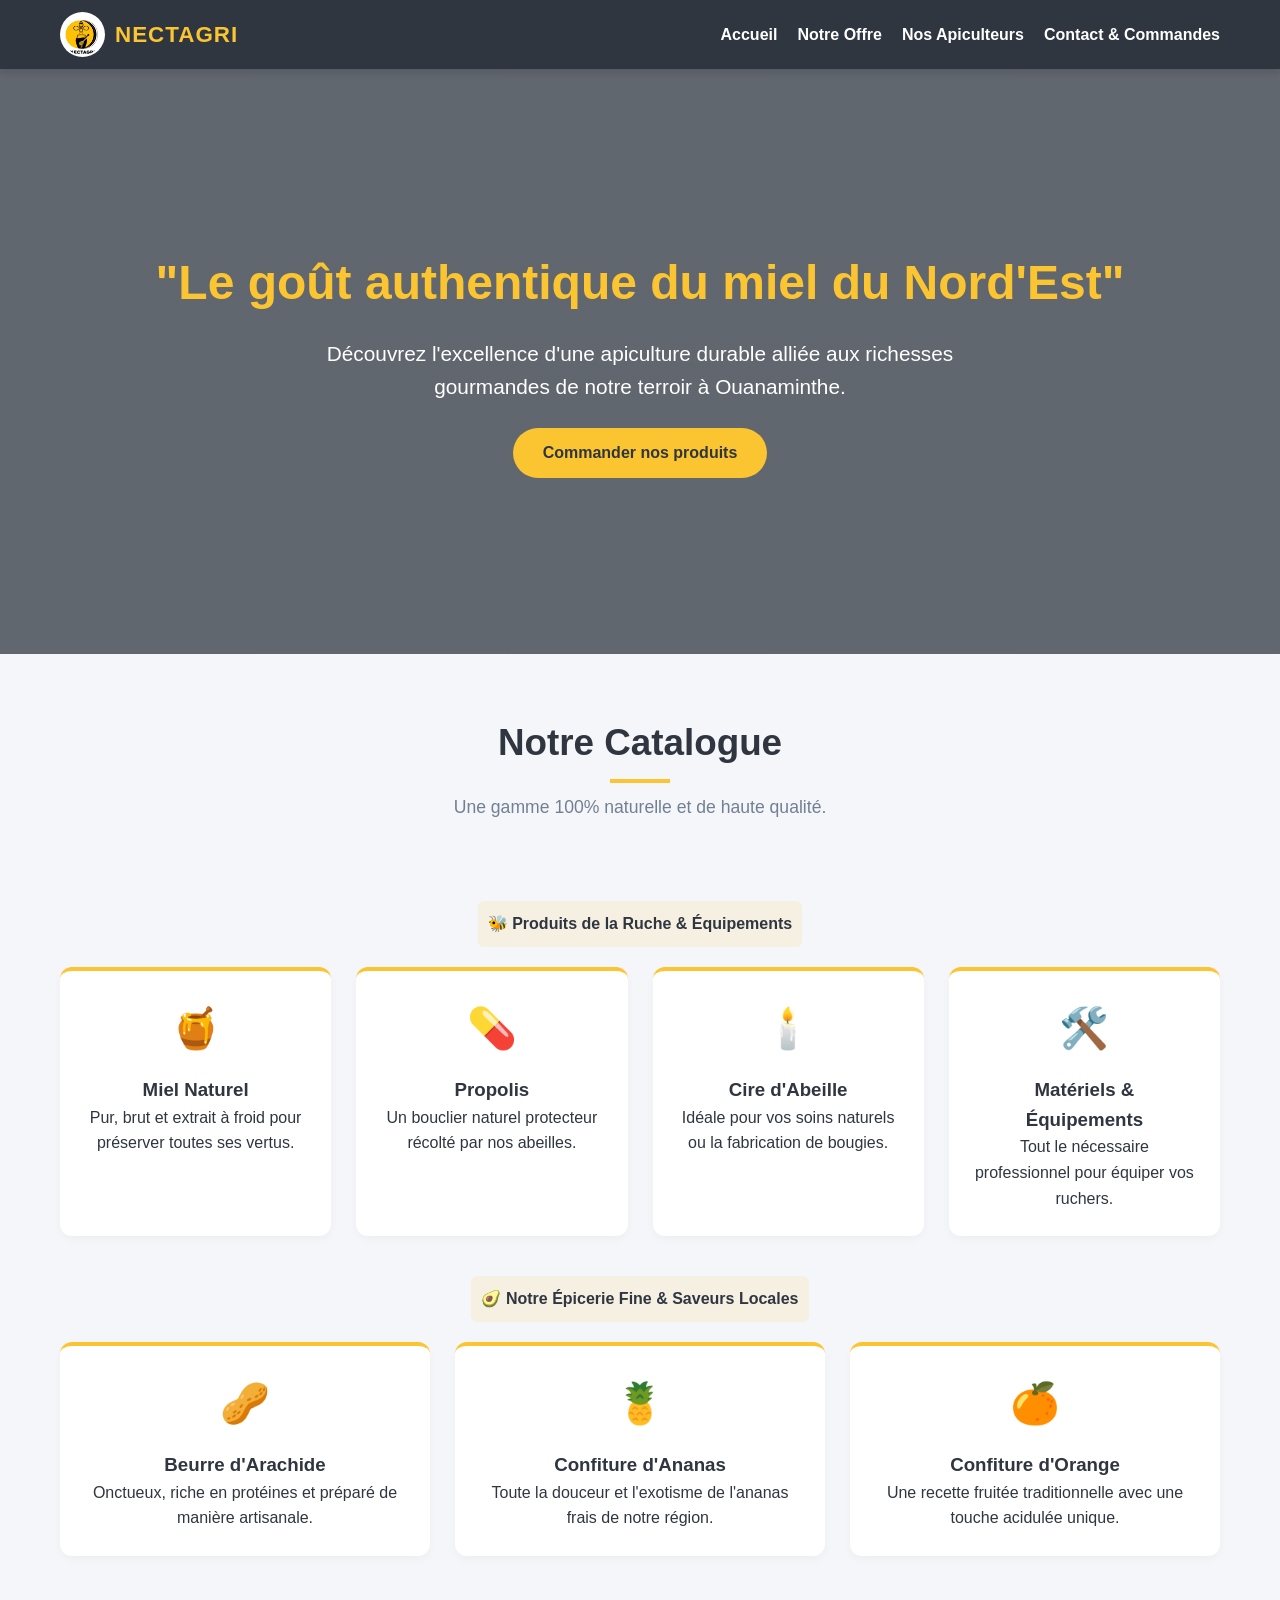
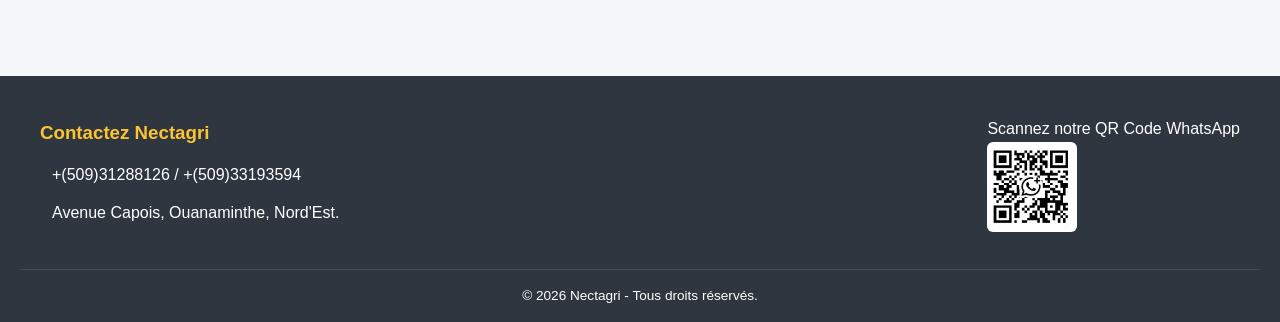
==== index.html @ a60890f5 "premier commit" ====
<!DOCTYPE html>
<html lang="fr">
<head>
    <meta charset="UTF-8">
    <meta name="viewport" content="width=device-width, initial-scale=1.0">
    <title>Nectagri - Le goût authentique du miel du Nord'Est</title>
    <link rel="stylesheet" href="style.css">
    <link rel="stylesheet" href="https://cloudflare.com">
    <style>
        .hero { background: linear-gradient(rgba(47,54,64,0.75), rgba(47,54,64,0.75)), url('fond.jpg') center/cover; height: 65vh; display: flex; justify-content: center; align-items: center; text-align: center; color: var(--blanc); padding: 0 20px; }
        .hero h1 { font-size: 3rem; color: var(--jaune); margin-bottom: 15px; }
        .hero p { font-size: 1.3rem; max-width: 700px; margin: 0 auto 25px auto; }
        .btn-hero { display: inline-block; background: var(--jaune); color: var(--noir); padding: 12px 30px; text-decoration: none; font-weight: bold; border-radius: 25px; transition: transform 0.2s; }
        .btn-hero:hover { transform: scale(1.05); }
        .category-title { background: #fbc5311f; padding: 10px; display: inline-block; border-radius: 6px; font-weight: bold; margin: 40px auto 20px auto; color: var(--noir); }
    </style>
</head>
<body>

    <header>
        <nav class="navbar">
            <div class="logo-container">
                <img src="nectagri.jpeg" alt="Logo" class="site-logo">
                <span class="logo-text">NECTAGRI</span>
            </div>
            <ul class="nav-links">
                <li><a href="index.html">Accueil</a></li>
                <li><a href="index.html#catalogue">Notre Offre</a></li>
                <li><a href="equipe.html">Nos Apiculteurs</a></li>
                <li><a href="contact.html">Contact & Commandes</a></li>
            </ul>
        </nav>
    </header>

    <!-- Zone Marketing / Hero -->
    <section class="hero">
        <div>
            <h1>"Le goût authentique du miel du Nord'Est"</h1>
            <p>Découvrez l'excellence d'une apiculture durable alliée aux richesses gourmandes de notre terroir à Ouanaminthe.</p>
            <a href="contact.html" class="btn-hero">Commander nos produits</a>
        </div>
    </section>

    <!-- Section Catalogue Segmenté -->
    <section id="catalogue" style="padding: 60px 0; text-align: center;">
        <h2>Notre Catalogue</h2>
        <p class="section-subtitle">Une gamme 100% naturelle et de haute qualité.</p>

        <!-- SECTION 1 : PRODUITS DE LA RUCHE & MATÉRIEL -->
        <div class="category-title">🐝 Produits de la Ruche & Équipements</div>
        <div class="grid-container">
            <div class="card"><div class="card-icon">🍯</div><h3>Miel Naturel</h3><p>Pur, brut et extrait à froid pour préserver toutes ses vertus.</p></div>
            <div class="card"><div class="card-icon">💊</div><h3>Propolis</h3><p>Un bouclier naturel protecteur récolté par nos abeilles.</p></div>
            <div class="card"><div class="card-icon">🕯️</div><h3>Cire d'Abeille</h3><p>Idéale pour vos soins naturels ou la fabrication de bougies.</p></div>
            <div class="card"><div class="card-icon">🛠️</div><h3>Matériels & Équipements</h3><p>Tout le nécessaire professionnel pour équiper vos ruchers.</p></div>
        </div>

        <!-- SECTION 2 : ÉPICERIE FINE ET PRODUITS DU TERROIR -->
        <div class="category-title">🥑 Notre Épicerie Fine & Saveurs Locales</div>
        <div class="grid-container">
            <div class="card"><div class="card-icon">🥜</div><h3>Beurre d'Arachide</h3><p>Onctueux, riche en protéines et préparé de manière artisanale.</p></div>
            <div class="card"><div class="card-icon">🍍</div><h3>Confiture d'Ananas</h3><p>Toute la douceur et l'exotisme de l'ananas frais de notre région.</p></div>
            <div class="card"><div class="card-icon">🍊</div><h3>Confiture d'Orange</h3><p>Une recette fruitée traditionnelle avec une touche acidulée unique.</p></div>
        </div>
    </section>

    <footer>
        <div class="footer-container">
            <div class="footer-info">
                <h3>Contactez Nectagri</h3>
                <p class="contact-item"><i class="fa-solid fa-phone"></i> <span>+(509)31288126 / +(509)33193594</span></p>
                <p class="contact-item"><i class="fa-solid fa-location-dot"></i> <span>Avenue Capois, Ouanaminthe, Nord'Est.</span></p>
            </div>
            <div class="footer-qr">
                <p>Scannez notre QR Code WhatsApp</p>
                <img src="scancontact.jpeg" alt="QR Code" class="qr-img">
            </div>
        </div>
        <div class="footer-bottom"><p>&copy; 2026 Nectagri - Tous droits réservés.</p></div>
    </footer>

</body>
</html>
---- style.css ----
/* ---- Charte Graphique Nectagri ---- */
:root {
    --jaune: #fbc531;
    --noir: #2f3640;
    --blanc: #ffffff;
    --gris: #f5f6fa;
    --texte-muted: #718093;
}

* { margin: 0; padding: 0; box-sizing: border-box; font-family: 'Segoe UI', sans-serif; }
body { background-color: var(--gris); color: var(--noir); scroll-behavior: smooth; line-height: 1.6; }
h2 { font-size: 2.3rem; text-align: center; margin-bottom: 10px; position: relative; padding-bottom: 10px; }
h2::after { content: ''; position: absolute; bottom: 0; left: 50%; transform: translateX(-50%); width: 60px; height: 4px; background: var(--jaune); }
.section-subtitle { text-align: center; color: var(--texte-muted); margin-bottom: 40px; font-size: 1.1rem; }

/* ---- Barre de Navigation ---- */
header { background: var(--noir); position: sticky; top: 0; z-index: 1000; box-shadow: 0 4px 6px rgba(0,0,0,0.1); }
.navbar { display: flex; justify-content: space-between; align-items: center; max-width: 1200px; margin: 0 auto; padding: 12px 20px; }
.logo-container { display: flex; align-items: center; gap: 10px; }
.site-logo { height: 45px; width: 45px; border-radius: 50%; background: var(--blanc); padding: 2px; object-fit: contain; }
.logo-text { color: var(--jaune); font-size: 1.4rem; font-weight: bold; letter-spacing: 1px; }
.nav-links { display: flex; list-style: none; gap: 20px; }
.nav-links a { color: var(--blanc); text-decoration: none; font-weight: 600; transition: color 0.2s; }
.nav-links a:hover { color: var(--jaune); }

/* ---- Grilles Globaux & Cartes ---- */
.grid-container { display: grid; grid-template-columns: repeat(auto-fit, minmax(240px, 1fr)); gap: 25px; max-width: 1200px; margin: 0 auto; padding: 0 20px; }
.card { background: var(--blanc); padding: 25px; border-radius: 12px; text-align: center; box-shadow: 0 4px 10px rgba(0,0,0,0.03); border-top: 4px solid var(--jaune); transition: transform 0.3s; }
.card:hover { transform: translateY(-5px); box-shadow: 0 8px 20px rgba(0,0,0,0.08); }
.card-icon { font-size: 2.5rem; margin-bottom: 15px; }

/* ---- Formulaires et Boutons ---- */
.form-container { max-width: 600px; margin: 0 auto; background: var(--blanc); padding: 35px; border-radius: 12px; box-shadow: 0 4px 15px rgba(0,0,0,0.05); }
.form-group { margin-bottom: 18px; text-align: left; }
.form-group label { display: block; margin-bottom: 6px; font-weight: 600; font-size: 0.95rem; }
.form-group input, .form-group textarea, .form-group select { width: 100%; padding: 11px; border: 1px solid #dcdde1; border-radius: 6px; font-size: 1rem; outline: none; }
.form-group input:focus, .form-group textarea:focus { border-color: var(--jaune); }
.btn-submit { width: 100%; background: var(--noir); color: var(--jaune); border: none; padding: 13px; font-size: 1.1rem; font-weight: bold; border-radius: 6px; cursor: pointer; transition: background 0.2s; }
.btn-submit:hover { background: #1e272e; }

/* ---- Pied de page ---- */
footer { background: var(--noir); color: var(--blanc); padding: 40px 20px 15px 20px; margin-top: 60px; }
.footer-container { display: flex; justify-content: space-between; align-items: center; flex-wrap: wrap; max-width: 1200px; margin: 0 auto; gap: 30px; }
.footer-info h3 { color: var(--jaune); margin-bottom: 15px; }
.contact-item { display: flex; align-items: center; gap: 12px; margin-bottom: 12px; }
.contact-item i { color: var(--jaune); }
.qr-img { height: 90px; width: 90px; background: var(--blanc); padding: 4px; border-radius: 6px; }
.footer-bottom { text-align: center; margin-top: 30px; padding-top: 15px; border-top: 1px solid rgba(255,255,255,0.1); font-size: 0.85rem; }

@media (max-width: 768px) { .navbar, .footer-container { flex-direction: column; gap: 15px; text-align: center; } .contact-item { justify-content: center; } }
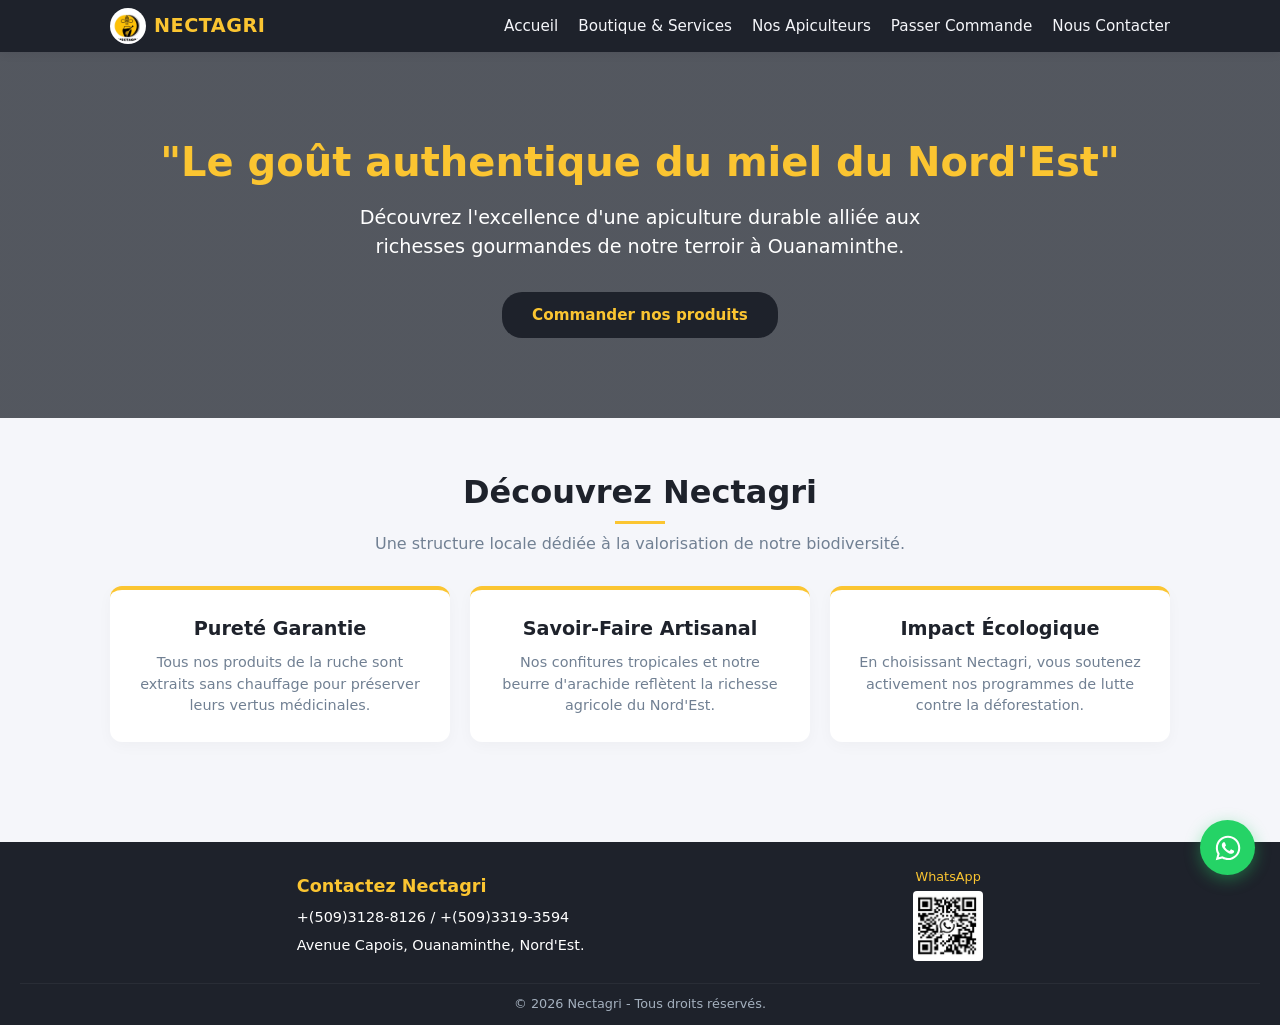
==== commit 20188a85: "update general structure of the website and add new pages for products and commands." ====
--- a/index.html
+++ b/index.html
@@ -5,18 +5,13 @@
     <meta name="viewport" content="width=device-width, initial-scale=1.0">
     <title>Nectagri - Le goût authentique du miel du Nord'Est</title>
     <link rel="stylesheet" href="style.css">
-    <link rel="stylesheet" href="https://cloudflare.com">
     <style>
-        .hero { background: linear-gradient(rgba(47,54,64,0.75), rgba(47,54,64,0.75)), url('fond.jpg') center/cover; height: 65vh; display: flex; justify-content: center; align-items: center; text-align: center; color: var(--blanc); padding: 0 20px; }
-        .hero h1 { font-size: 3rem; color: var(--jaune); margin-bottom: 15px; }
-        .hero p { font-size: 1.3rem; max-width: 700px; margin: 0 auto 25px auto; }
-        .btn-hero { display: inline-block; background: var(--jaune); color: var(--noir); padding: 12px 30px; text-decoration: none; font-weight: bold; border-radius: 25px; transition: transform 0.2s; }
-        .btn-hero:hover { transform: scale(1.05); }
-        .category-title { background: #fbc5311f; padding: 10px; display: inline-block; border-radius: 6px; font-weight: bold; margin: 40px auto 20px auto; color: var(--noir); }
+        .hero { background: linear-gradient(rgba(30,34,43,0.75), rgba(30,34,43,0.75)), url('fond.jpg') center/cover; padding: 80px 20px; display: flex; justify-content: center; align-items: center; text-align: center; color: #fff; }
+        .hero h1 { font-size: 2.5rem; color: var(--jaune-miel); margin-bottom: 12px; }
+        .hero p { font-size: 1.2rem; max-width: 650px; margin: 0 auto 20px auto; }
     </style>
 </head>
 <body>
-
     <header>
         <nav class="navbar">
             <div class="logo-container">
@@ -25,42 +20,29 @@
             </div>
             <ul class="nav-links">
                 <li><a href="index.html">Accueil</a></li>
-                <li><a href="index.html#catalogue">Notre Offre</a></li>
+                <li><a href="produits.html">Boutique & Services</a></li>
                 <li><a href="equipe.html">Nos Apiculteurs</a></li>
-                <li><a href="contact.html">Contact & Commandes</a></li>
+                <li><a href="commandes.html">Passer Commande</a></li>
+                <li><a href="contact.html">Nous Contacter</a></li>
             </ul>
         </nav>
     </header>
 
-    <!-- Zone Marketing / Hero -->
     <section class="hero">
         <div>
             <h1>"Le goût authentique du miel du Nord'Est"</h1>
             <p>Découvrez l'excellence d'une apiculture durable alliée aux richesses gourmandes de notre terroir à Ouanaminthe.</p>
-            <a href="contact.html" class="btn-hero">Commander nos produits</a>
+            <a href="commandes.html" class="btn-submit" style="width:auto; padding:12px 30px; border-radius:20px;">Commander nos produits</a>
         </div>
     </section>
 
-    <!-- Section Catalogue Segmenté -->
-    <section id="catalogue" style="padding: 60px 0; text-align: center;">
-        <h2>Notre Catalogue</h2>
-        <p class="section-subtitle">Une gamme 100% naturelle et de haute qualité.</p>
-
-        <!-- SECTION 1 : PRODUITS DE LA RUCHE & MATÉRIEL -->
-        <div class="category-title">🐝 Produits de la Ruche & Équipements</div>
+    <section style="padding: 50px 0; text-align: center;">
+        <h2>Découvrez Nectagri</h2>
+        <p class="section-subtitle">Une structure locale dédiée à la valorisation de notre biodiversité.</p>
         <div class="grid-container">
-            <div class="card"><div class="card-icon">🍯</div><h3>Miel Naturel</h3><p>Pur, brut et extrait à froid pour préserver toutes ses vertus.</p></div>
-            <div class="card"><div class="card-icon">💊</div><h3>Propolis</h3><p>Un bouclier naturel protecteur récolté par nos abeilles.</p></div>
-            <div class="card"><div class="card-icon">🕯️</div><h3>Cire d'Abeille</h3><p>Idéale pour vos soins naturels ou la fabrication de bougies.</p></div>
-            <div class="card"><div class="card-icon">🛠️</div><h3>Matériels & Équipements</h3><p>Tout le nécessaire professionnel pour équiper vos ruchers.</p></div>
-        </div>
-
-        <!-- SECTION 2 : ÉPICERIE FINE ET PRODUITS DU TERROIR -->
-        <div class="category-title">🥑 Notre Épicerie Fine & Saveurs Locales</div>
-        <div class="grid-container">
-            <div class="card"><div class="card-icon">🥜</div><h3>Beurre d'Arachide</h3><p>Onctueux, riche en protéines et préparé de manière artisanale.</p></div>
-            <div class="card"><div class="card-icon">🍍</div><h3>Confiture d'Ananas</h3><p>Toute la douceur et l'exotisme de l'ananas frais de notre région.</p></div>
-            <div class="card"><div class="card-icon">🍊</div><h3>Confiture d'Orange</h3><p>Une recette fruitée traditionnelle avec une touche acidulée unique.</p></div>
+            <div class="card"><h3>Pureté Garantie</h3><p>Tous nos produits de la ruche sont extraits sans chauffage pour préserver leurs vertus médicinales.</p></div>
+            <div class="card"><h3>Savoir-Faire Artisanal</h3><p>Nos confitures tropicales et notre beurre d'arachide reflètent la richesse agricole du Nord'Est.</p></div>
+            <div class="card"><h3>Impact Écologique</h3><p>En choisissant Nectagri, vous soutenez activement nos programmes de lutte contre la déforestation.</p></div>
         </div>
     </section>
 
@@ -68,16 +50,16 @@
         <div class="footer-container">
             <div class="footer-info">
                 <h3>Contactez Nectagri</h3>
-                <p class="contact-item"><i class="fa-solid fa-phone"></i> <span>+(509)31288126 / +(509)33193594</span></p>
-                <p class="contact-item"><i class="fa-solid fa-location-dot"></i> <span>Avenue Capois, Ouanaminthe, Nord'Est.</span></p>
+                <p class="contact-item"><span>+(509)3128-8126 / +(509)3319-3594</span></p>
+                <p class="contact-item"><span>Avenue Capois, Ouanaminthe, Nord'Est.</span></p>
             </div>
-            <div class="footer-qr">
-                <p>Scannez notre QR Code WhatsApp</p>
-                <img src="scancontact.jpeg" alt="QR Code" class="qr-img">
-            </div>
+            <div class="footer-qr"><p>WhatsApp</p><img src="scancontact.jpeg" alt="QR Code" class="qr-img"></div>
         </div>
         <div class="footer-bottom"><p>&copy; 2026 Nectagri - Tous droits réservés.</p></div>
     </footer>
 
+    <a href="https://wa.me" class="whatsapp-fixed-btn" target="_blank">
+        <svg xmlns="http://w3.org" viewBox="0 0 448 512" width="28" height="28" fill="#ffffff"><path d="M380.9 97.1C339 55.1 283.2 32 223.9 32c-122.4 0-222 99.6-222 222 0 39.1 10.2 77.3 29.6 111L0 480l117.7-30.9c32.4 17.7 68.9 27 106.1 27h.1c122.3 0 224.1-99.6 224.1-222 0-59.3-25.2-115-67.1-157zm-157 341.6c-33.2 0-65.7-8.9-94-25.7l-6.7-4-69.8 18.3L72 359.2l-4.4-7c-18.5-29.4-28.2-63.3-28.2-98.2 0-101.7 82.8-184.5 184.6-184.5 49.3 0 95.6 19.2 130.4 54.1 34.8 34.9 56.2 81.2 56.1 130.5 0 101.8-84.9 184.6-186.6 184.6zm101.2-138.2c-5.5-2.8-32.8-16.2-37.9-18-5.1-1.9-8.8-2.8-12.5 2.8-3.7 5.6-14.3 18-17.6 21.8-3.2 3.7-6.5 4.2-12 1.4-32.6-16.3-54-29.1-75.5-66-5.7-9.8 5.7-9.1 16.3-30.3 1.8-3.7 .9-6.9-.5-9.7-1.4-2.8-12.5-30.1-17.1-41.2-4.5-10.8-9.1-9.3-12.5-9.5-3.2-.2-6.9-.2-10.6-.2-3.7 0-9.7 1.4-14.8 6.9-5.1 5.6-19.4 19-19.4 46.3 0 27.3 19.9 53.7 22.6 57.4 2.8 3.7 39.1 59.7 94.8 83.8 35.2 15.2 49 16.5 66.6 13.9 10.7-1.6 32.8-13.4 37.4-26.4 4.6-13 4.6-24.1 3.2-26.4-1.3-2.5-5-3.9-10.5-6.6z"/></svg>
+    </a>
 </body>
 </html>
--- a/style.css
+++ b/style.css
@@ -1,50 +1,89 @@
-/* ---- Charte Graphique Nectagri ---- */
+/* ==========================================================================
+   1. VARIABLES ET PARAMÈTRES GLOBAUX
+   ========================================================================== */
 :root {
-    --jaune: #fbc531;
-    --noir: #2f3640;
-    --blanc: #ffffff;
-    --gris: #f5f6fa;
-    --texte-muted: #718093;
+    --jaune-miel: #fbc531;
+    --noir-elegant: #1e222b;
+    --noir-profond: #11141a;
+    --blanc-pur: #ffffff;
+    --gris-fond: #f5f6fa;
+    --texte-gris: #718093;
 }
 
-* { margin: 0; padding: 0; box-sizing: border-box; font-family: 'Segoe UI', sans-serif; }
-body { background-color: var(--gris); color: var(--noir); scroll-behavior: smooth; line-height: 1.6; }
-h2 { font-size: 2.3rem; text-align: center; margin-bottom: 10px; position: relative; padding-bottom: 10px; }
-h2::after { content: ''; position: absolute; bottom: 0; left: 50%; transform: translateX(-50%); width: 60px; height: 4px; background: var(--jaune); }
-.section-subtitle { text-align: center; color: var(--texte-muted); margin-bottom: 40px; font-size: 1.1rem; }
+* { margin: 0; padding: 0; box-sizing: border-box; font-family: 'Segoe UI', system-ui, sans-serif; }
+body { background-color: var(--gris-fond); color: var(--noir-elegant); line-height: 1.5; scroll-behavior: smooth; }
+h2 { font-size: 2rem; text-align: center; margin-bottom: 8px; position: relative; padding-bottom: 8px; }
+h2::after { content: ''; position: absolute; bottom: 0; left: 50%; transform: translateX(-50%); width: 50px; height: 3px; background: var(--jaune-miel); }
+.section-subtitle { text-align: center; color: var(--texte-gris); margin-bottom: 30px; font-size: 1rem; }
 
-/* ---- Barre de Navigation ---- */
-header { background: var(--noir); position: sticky; top: 0; z-index: 1000; box-shadow: 0 4px 6px rgba(0,0,0,0.1); }
-.navbar { display: flex; justify-content: space-between; align-items: center; max-width: 1200px; margin: 0 auto; padding: 12px 20px; }
-.logo-container { display: flex; align-items: center; gap: 10px; }
-.site-logo { height: 45px; width: 45px; border-radius: 50%; background: var(--blanc); padding: 2px; object-fit: contain; }
-.logo-text { color: var(--jaune); font-size: 1.4rem; font-weight: bold; letter-spacing: 1px; }
+.category-title { background: rgba(251, 197, 49, 0.12); padding: 8px 18px; display: inline-block; border-radius: 20px; font-weight: 600; margin: 40px auto 20px auto; font-size: 0.95rem; clear: both; text-align: center; }
+
+/* ==========================================================================
+   2. BARRE DE NAVIGATION (HEADER)
+   ========================================================================== */
+header { background: var(--noir-elegant); position: sticky; top: 0; z-index: 1000; box-shadow: 0 2px 10px rgba(0,0,0,0.06); }
+.navbar { display: flex; justify-content: space-between; align-items: center; max-width: 1100px; margin: 0 auto; padding: 8px 20px; }
+.logo-container { display: flex; align-items: center; gap: 8px; }
+.site-logo { height: 36px; width: 36px; border-radius: 50%; background: var(--blanc-pur); padding: 2px; object-fit: contain; }
+.logo-text { color: var(--jaune-miel); font-size: 1.2rem; font-weight: 700; letter-spacing: 0.5px; }
 .nav-links { display: flex; list-style: none; gap: 20px; }
-.nav-links a { color: var(--blanc); text-decoration: none; font-weight: 600; transition: color 0.2s; }
-.nav-links a:hover { color: var(--jaune); }
+.nav-links a { color: #f5f6fa; text-decoration: none; font-weight: 500; font-size: 0.95rem; transition: color 0.2s; }
+.nav-links a:hover { color: var(--jaune-miel); }
 
-/* ---- Grilles Globaux & Cartes ---- */
-.grid-container { display: grid; grid-template-columns: repeat(auto-fit, minmax(240px, 1fr)); gap: 25px; max-width: 1200px; margin: 0 auto; padding: 0 20px; }
-.card { background: var(--blanc); padding: 25px; border-radius: 12px; text-align: center; box-shadow: 0 4px 10px rgba(0,0,0,0.03); border-top: 4px solid var(--jaune); transition: transform 0.3s; }
-.card:hover { transform: translateY(-5px); box-shadow: 0 8px 20px rgba(0,0,0,0.08); }
-.card-icon { font-size: 2.5rem; margin-bottom: 15px; }
+/* ==========================================================================
+   3. GRILLE DE CARTES (PRODUITS / SERVICES / ÉQUIPE)
+   ========================================================================== */
+.grid-container { display: grid; grid-template-columns: repeat(auto-fit, minmax(240px, 1fr)); gap: 20px; max-width: 1100px; margin: 0 auto; padding: 0 20px; }
+.card { background: var(--blanc-pur); padding: 25px; border-radius: 12px; text-align: center; box-shadow: 0 4px 15px rgba(0,0,0,0.03); border-top: 4px solid var(--jaune-miel); transition: transform 0.2s; }
+.card:hover { transform: translateY(-4px); }
+.card-icon { font-size: 2.5rem; margin-bottom: 12px; display: block; }
+.card h3 { margin-bottom: 8px; font-size: 1.2rem; }
+.card p { color: var(--texte-gris); font-size: 0.9rem; }
 
-/* ---- Formulaires et Boutons ---- */
-.form-container { max-width: 600px; margin: 0 auto; background: var(--blanc); padding: 35px; border-radius: 12px; box-shadow: 0 4px 15px rgba(0,0,0,0.05); }
-.form-group { margin-bottom: 18px; text-align: left; }
-.form-group label { display: block; margin-bottom: 6px; font-weight: 600; font-size: 0.95rem; }
-.form-group input, .form-group textarea, .form-group select { width: 100%; padding: 11px; border: 1px solid #dcdde1; border-radius: 6px; font-size: 1rem; outline: none; }
-.form-group input:focus, .form-group textarea:focus { border-color: var(--jaune); }
-.btn-submit { width: 100%; background: var(--noir); color: var(--jaune); border: none; padding: 13px; font-size: 1.1rem; font-weight: bold; border-radius: 6px; cursor: pointer; transition: background 0.2s; }
-.btn-submit:hover { background: #1e272e; }
+/* Boutons au design Pro */
+.btn-submit { width: 100%; background: var(--noir-elegant); color: var(--jaune-miel); border: none; padding: 10px 20px; font-size: 0.95rem; font-weight: bold; border-radius: 6px; cursor: pointer; margin-top: 10px; transition: background 0.2s; text-align: center; text-decoration: none; display: inline-block; }
+.btn-submit:hover { background: var(--noir-profond); }
 
-/* ---- Pied de page ---- */
-footer { background: var(--noir); color: var(--blanc); padding: 40px 20px 15px 20px; margin-top: 60px; }
-.footer-container { display: flex; justify-content: space-between; align-items: center; flex-wrap: wrap; max-width: 1200px; margin: 0 auto; gap: 30px; }
-.footer-info h3 { color: var(--jaune); margin-bottom: 15px; }
-.contact-item { display: flex; align-items: center; gap: 12px; margin-bottom: 12px; }
-.contact-item i { color: var(--jaune); }
-.qr-img { height: 90px; width: 90px; background: var(--blanc); padding: 4px; border-radius: 6px; }
-.footer-bottom { text-align: center; margin-top: 30px; padding-top: 15px; border-top: 1px solid rgba(255,255,255,0.1); font-size: 0.85rem; }
+/* ==========================================================================
+   4. STRUCTURES DU PANIER D'ACHATS ET FORMULAIRES
+   ========================================================================== */
+.form-container { max-width: 500px; margin: 30px auto 0 auto; background: var(--blanc-pur); padding: 25px; border-radius: 8px; box-shadow: 0 4px 12px rgba(0,0,0,0.03); }
+.form-group { margin-bottom: 14px; text-align: left; }
+.form-group label { display: block; margin-bottom: 4px; font-weight: 600; font-size: 0.9rem; }
+.form-group input, .form-group textarea { width: 100%; padding: 9px 12px; border: 1px solid #dcdde1; border-radius: 5px; font-size: 0.95rem; outline: none; }
+.form-group input:focus, .form-group textarea:focus { border-color: var(--jaune-miel); }
 
-@media (max-width: 768px) { .navbar, .footer-container { flex-direction: column; gap: 15px; text-align: center; } .contact-item { justify-content: center; } }
+.cart-box { background: #f8f9fa; padding: 12px 15px; border-radius: 6px; margin-bottom: 15px; border-left: 3px solid var(--jaune-miel); text-align: left; font-size: 0.95rem; }
+.cart-line { display: flex; justify-content: space-between; margin-bottom: 6px; align-items: center; }
+
+/* ==========================================================================
+   5. BOUTON FLOTTANT FIXE WHATSAPP NATIF (TOUTES LES PAGES)
+   ========================================================================== */
+.whatsapp-fixed-btn { position: fixed; width: 55px; height: 55px; bottom: 25px; right: 25px; background-color: #25d366; border-radius: 50%; box-shadow: 0 4px 16px rgba(37, 211, 102, 0.4); z-index: 9999; display: flex; align-items: center; justify-content: center; text-decoration: none; transition: transform 0.2s ease; }
+.whatsapp-fixed-btn:hover { transform: scale(1.1); }
+
+/* ==========================================================================
+   6. PIED DE PAGE (FOOTER) & RESPONSIVE
+   ========================================================================== */
+footer { background: var(--noir-elegant); color: #fff; padding: 25px 20px 12px 20px; margin-top: 50px; }
+.footer-container { display: flex; justify-content: space-around; align-items: center; flex-wrap: wrap; max-width: 1000px; margin: 0 auto; gap: 15px; }
+.footer-info h3 { color: var(--jaune-miel); margin-bottom: 8px; font-size: 1.1rem; }
+.contact-item { display: flex; align-items: center; gap: 8px; margin-bottom: 6px; font-size: 0.9rem; }
+.contact-item i { color: var(--jaune-miel); }
+.footer-qr { text-align: center; }
+.footer-qr p { font-size: 0.8rem; color: var(--jaune-miel); margin-bottom: 5px; }
+.qr-img { height: 70px; width: 70px; background: #fff; padding: 3px; border-radius: 4px; }
+.footer-bottom { text-align: center; margin-top: 15px; padding-top: 10px; border-top: 1px solid rgba(255,255,255,0.05); font-size: 0.8rem; color: #a4b0be; }
+
+@media (max-width: 768px) {
+    .navbar { flex-direction: column; gap: 6px; padding: 8px 10px; }
+    .nav-links { gap: 12px; }
+    .nav-links a { font-size: 0.8rem; }
+    h2 { font-size: 1.6rem; }
+    .grid-container { grid-template-columns: 1fr !important; padding: 0 15px; gap: 12px; }
+    .form-container { padding: 20px; margin: 0 10px; }
+    .cart-line { flex-direction: column; gap: 4px; align-items: flex-start; }
+    footer { padding: 20px 15px 10px 15px; }
+    .footer-container { flex-direction: column; gap: 12px; text-align: center; }
+    .contact-item { font-size: 0.85rem; margin-bottom: 4px; justify-content: center; }
+}
